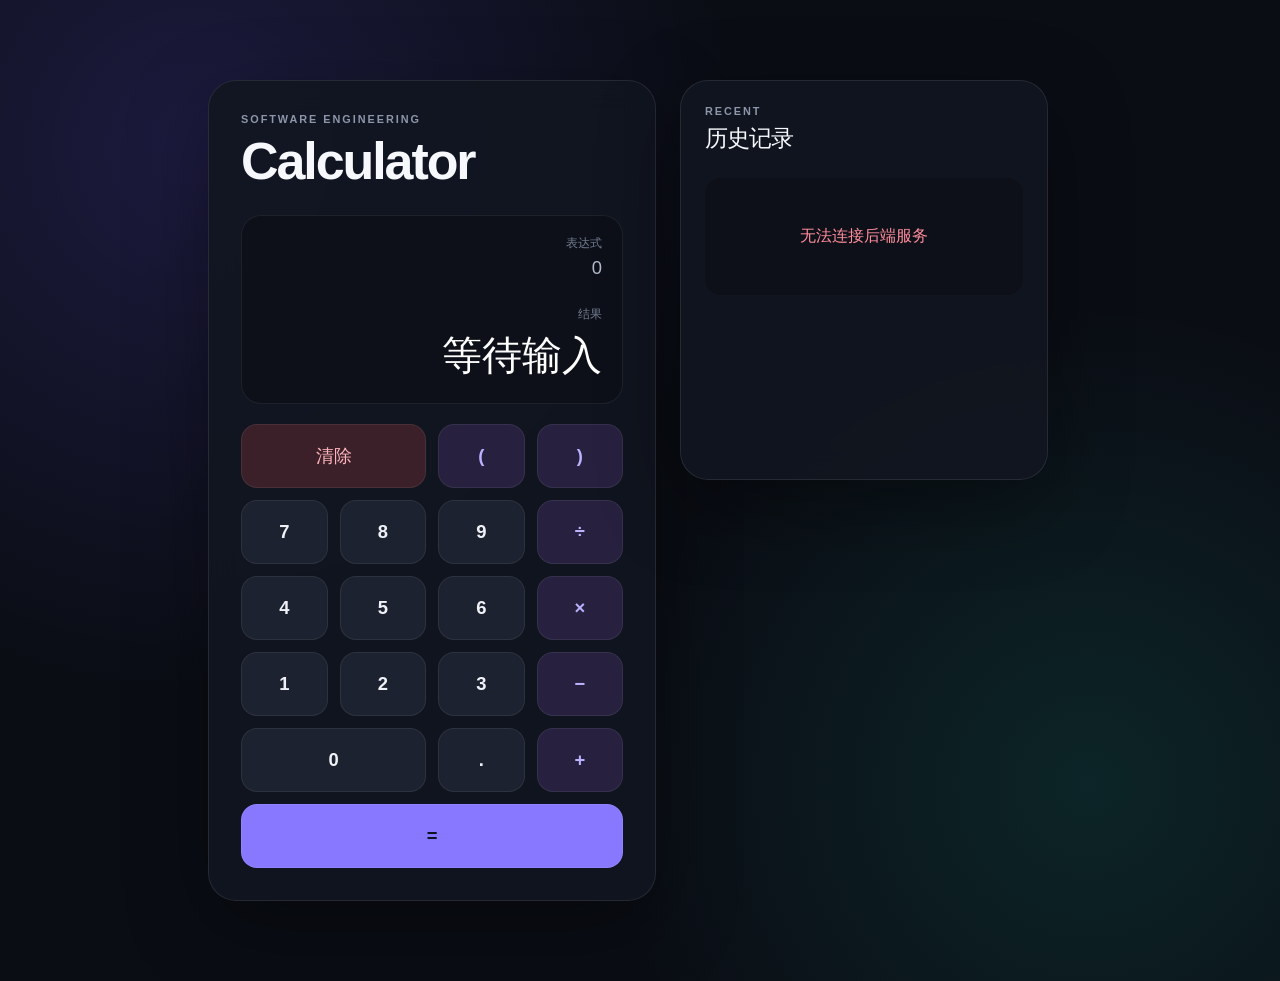
==== index.html @ 01a815b9 "Prepare frontend for production deployment" ====
<!doctype html>
<html lang="zh-CN">
  <head>
    <meta charset="UTF-8">
    <meta name="viewport" content="width=device-width, initial-scale=1.0">
    <meta http-equiv="refresh" content="0; url=./src/index.html">
    <title>Calculator Frontend</title>
  </head>
  <body>
    <p>
      正在打开计算器。如果页面没有自动跳转，请
      <a href="./src/index.html">点击这里</a>。
    </p>
  </body>
</html>
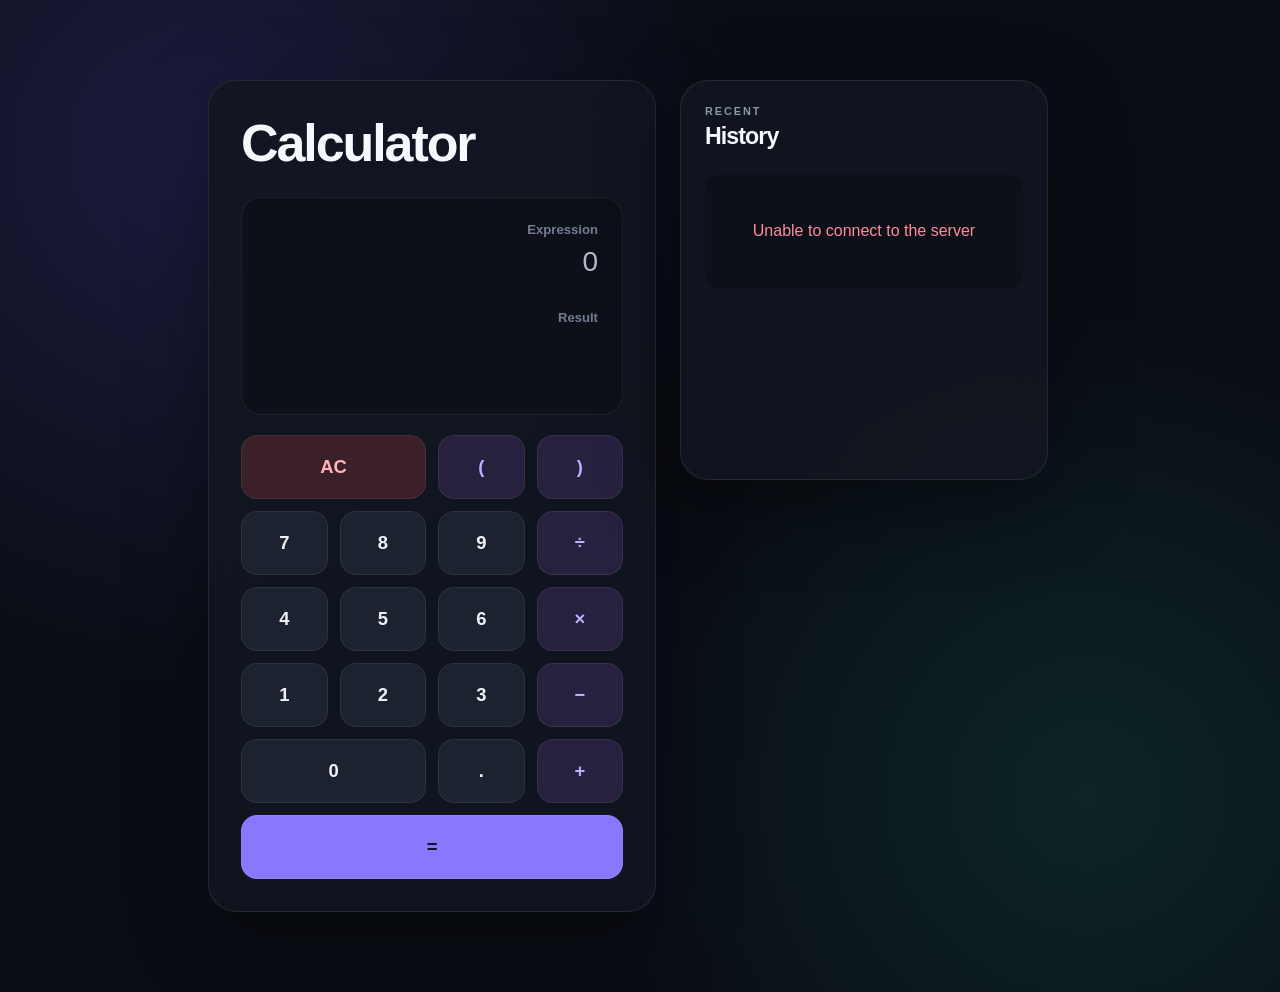
==== commit caf1eb50: "UI optimization" ====
--- a/index.html
+++ b/index.html
@@ -1,15 +1,15 @@
 <!doctype html>
-<html lang="zh-CN">
+<html lang="en">
   <head>
     <meta charset="UTF-8">
     <meta name="viewport" content="width=device-width, initial-scale=1.0">
     <meta http-equiv="refresh" content="0; url=./src/index.html">
-    <title>Calculator Frontend</title>
+    <title>Calculator</title>
   </head>
   <body>
     <p>
-      正在打开计算器。如果页面没有自动跳转，请
-      <a href="./src/index.html">点击这里</a>。
+      Opening Calculator. If the page does not open automatically,
+      <a href="./src/index.html">continue to Calculator</a>.
     </p>
   </body>
 </html>
